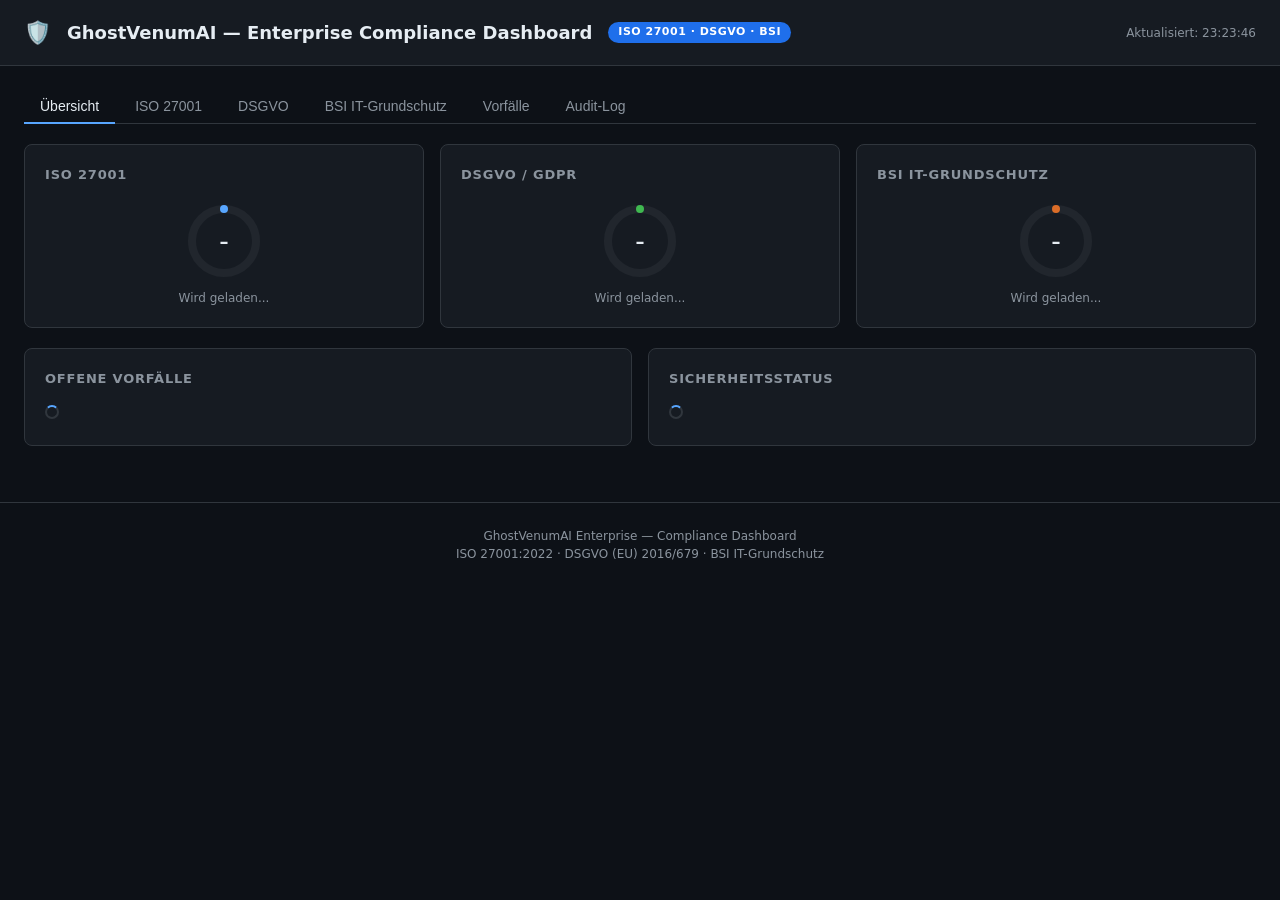
==== templates/compliance.html @ 4ab7e0fa "GhostVenumAI Final Edition — Enterprise Stack komplett Neue Module: RBAC + TOTP MFA, AES-256-GCM Key" ====
<!DOCTYPE html>
<html lang="de">
<head>
  <meta charset="UTF-8">
  <meta name="viewport" content="width=device-width, initial-scale=1.0">
  <meta http-equiv="X-UA-Compatible" content="IE=edge">
  <title>GhostVenumAI — Enterprise Compliance Dashboard</title>
  <style>
    :root {
      --bg:       #0d1117;
      --surface:  #161b22;
      --surface2: #21262d;
      --border:   #30363d;
      --text:     #e6edf3;
      --muted:    #8b949e;
      --green:    #3fb950;
      --yellow:   #d29922;
      --red:      #f85149;
      --blue:     #58a6ff;
      --orange:   #db6d28;
      --purple:   #bc8cff;
    }
    * { box-sizing: border-box; margin: 0; padding: 0; }
    body { background: var(--bg); color: var(--text); font-family: 'Segoe UI', system-ui, sans-serif; font-size: 14px; line-height: 1.5; }

    /* ── Header ── */
    .header { background: var(--surface); border-bottom: 1px solid var(--border); padding: 16px 24px; display: flex; align-items: center; gap: 16px; }
    .header h1 { font-size: 18px; font-weight: 600; }
    .header .badge { background: #1f6feb; color: #fff; padding: 2px 10px; border-radius: 999px; font-size: 11px; font-weight: 600; letter-spacing: .5px; }

    /* ── Layout ── */
    .container { max-width: 1400px; margin: 0 auto; padding: 24px; }
    .grid-3 { display: grid; grid-template-columns: repeat(3, 1fr); gap: 16px; }
    .grid-2 { display: grid; grid-template-columns: repeat(2, 1fr); gap: 16px; }
    @media (max-width: 900px) { .grid-3, .grid-2 { grid-template-columns: 1fr; } }

    /* ── Cards ── */
    .card { background: var(--surface); border: 1px solid var(--border); border-radius: 8px; padding: 20px; }
    .card h2 { font-size: 13px; font-weight: 600; color: var(--muted); text-transform: uppercase; letter-spacing: .8px; margin-bottom: 16px; }
    .card.alert-red    { border-left: 3px solid var(--red); }
    .card.alert-yellow { border-left: 3px solid var(--yellow); }
    .card.alert-green  { border-left: 3px solid var(--green); }

    /* ── Score-Widgets ── */
    .score-widget { text-align: center; }
    .score-ring { width: 80px; height: 80px; margin: 0 auto 8px; position: relative; }
    .score-ring svg { transform: rotate(-90deg); }
    .score-ring .score-text { position: absolute; top: 50%; left: 50%; transform: translate(-50%, -50%); font-size: 18px; font-weight: 700; }
    .score-label { font-size: 12px; color: var(--muted); }

    /* ── Checks ── */
    .check-item { display: flex; align-items: center; gap: 8px; padding: 6px 0; border-bottom: 1px solid var(--border); }
    .check-item:last-child { border-bottom: none; }
    .check-dot { width: 8px; height: 8px; border-radius: 50%; flex-shrink: 0; }
    .dot-green  { background: var(--green); }
    .dot-red    { background: var(--red); }
    .dot-yellow { background: var(--yellow); }
    .check-name { flex: 1; }
    .check-status { font-size: 11px; font-weight: 600; }
    .status-ok   { color: var(--green); }
    .status-fail { color: var(--red); }
    .status-warn { color: var(--yellow); }

    /* ── Tabellen ── */
    .table { width: 100%; border-collapse: collapse; margin-top: 8px; }
    .table th { text-align: left; font-size: 11px; color: var(--muted); text-transform: uppercase; letter-spacing: .6px; padding: 6px 8px; border-bottom: 1px solid var(--border); }
    .table td { padding: 8px; border-bottom: 1px solid var(--border); font-size: 13px; }
    .table tr:last-child td { border-bottom: none; }
    .table tr:hover td { background: var(--surface2); }

    /* ── Badges ── */
    .sev { display: inline-block; padding: 1px 8px; border-radius: 4px; font-size: 11px; font-weight: 600; }
    .sev-critical { background: #3d1e1e; color: var(--red); }
    .sev-high     { background: #2d1f0e; color: var(--orange); }
    .sev-medium   { background: #2d2408; color: var(--yellow); }
    .sev-low      { background: #1a2d1a; color: var(--green); }
    .sev-open     { background: #1a2233; color: var(--blue); }
    .sev-resolved { background: #1a2d1a; color: var(--green); }

    /* ── Audit-Log ── */
    .log-entry { font-family: 'Consolas', 'Courier New', monospace; font-size: 12px; padding: 4px 0; border-bottom: 1px solid rgba(48,54,61,.5); display: flex; gap: 12px; }
    .log-ts    { color: var(--muted); flex-shrink: 0; }
    .log-level { font-weight: 600; width: 60px; flex-shrink: 0; }
    .log-cat   { color: var(--blue); width: 90px; flex-shrink: 0; }
    .log-text  { color: var(--text); overflow: hidden; text-overflow: ellipsis; white-space: nowrap; }
    .level-AUDIT    { color: var(--purple); }
    .level-SECURITY { color: var(--red); }
    .level-CRITICAL { color: var(--red); }
    .level-WARN     { color: var(--yellow); }
    .level-INFO     { color: var(--green); }

    /* ── Buttons ── */
    .btn { padding: 6px 14px; border: 1px solid var(--border); border-radius: 6px; background: var(--surface2); color: var(--text); cursor: pointer; font-size: 13px; transition: background .15s; }
    .btn:hover { background: #2d333b; }
    .btn-danger { border-color: var(--red); color: var(--red); }
    .btn-danger:hover { background: #2d1a1a; }
    .btn-primary { background: #1f6feb; border-color: #1f6feb; color: #fff; }
    .btn-primary:hover { background: #388bfd; }

    /* ── Progress Bars ── */
    .progress { background: var(--surface2); border-radius: 4px; height: 8px; margin-top: 4px; overflow: hidden; }
    .progress-fill { height: 100%; border-radius: 4px; transition: width .5s ease; }

    /* ── Retention ── */
    .retention-item { display: flex; align-items: center; justify-content: space-between; padding: 8px 0; border-bottom: 1px solid var(--border); }
    .retention-item:last-child { border-bottom: none; }
    .ret-days { font-size: 12px; color: var(--muted); }

    /* ── Section Header ── */
    .section-header { display: flex; align-items: center; justify-content: space-between; margin-bottom: 16px; }
    .section-header h2 { font-size: 16px; font-weight: 600; }

    /* ── Alerts ── */
    .alert { padding: 12px 16px; border-radius: 6px; margin-bottom: 16px; display: flex; align-items: center; gap: 10px; }
    .alert-warning { background: #2d2408; border: 1px solid var(--yellow); color: var(--yellow); }
    .alert-error   { background: #2d1a1a; border: 1px solid var(--red); color: var(--red); }
    .alert-success { background: #1a2d1a; border: 1px solid var(--green); color: var(--green); }

    /* ── Tab Nav ── */
    .tab-nav { display: flex; gap: 4px; margin-bottom: 20px; border-bottom: 1px solid var(--border); }
    .tab-btn { padding: 8px 16px; background: none; border: none; color: var(--muted); cursor: pointer; font-size: 14px; border-bottom: 2px solid transparent; margin-bottom: -1px; }
    .tab-btn.active { color: var(--text); border-bottom-color: var(--blue); }
    .tab-content { display: none; }
    .tab-content.active { display: block; }

    /* ── Spinner ── */
    .spinner { display: inline-block; width: 14px; height: 14px; border: 2px solid var(--border); border-top-color: var(--blue); border-radius: 50%; animation: spin .7s linear infinite; }
    @keyframes spin { to { transform: rotate(360deg); } }

    /* ── ISO 27001 Controls ── */
    .control-item { padding: 10px 0; border-bottom: 1px solid var(--border); }
    .control-header { display: flex; align-items: center; gap: 10px; }
    .control-id { font-size: 11px; font-weight: 700; color: var(--blue); min-width: 60px; }
    .control-name { font-weight: 500; }
    .control-status { margin-left: auto; }
    .control-desc { font-size: 12px; color: var(--muted); margin-top: 4px; padding-left: 70px; }

    /* ── Footer ── */
    .footer { text-align: center; color: var(--muted); font-size: 12px; padding: 24px; border-top: 1px solid var(--border); margin-top: 32px; }
  </style>
</head>
<body>

<div class="header">
  <span style="font-size:22px">🛡️</span>
  <h1>GhostVenumAI — Enterprise Compliance Dashboard</h1>
  <span class="badge">ISO 27001 · DSGVO · BSI</span>
  <span id="last-updated" style="margin-left:auto;color:var(--muted);font-size:12px"></span>
</div>

<div class="container">

  <!-- ── Alerts ── -->
  <div id="alerts-container"></div>

  <!-- ── Tab Navigation ── -->
  <div class="tab-nav">
    <button class="tab-btn active" onclick="showTab('overview')">Übersicht</button>
    <button class="tab-btn" onclick="showTab('iso27001')">ISO 27001</button>
    <button class="tab-btn" onclick="showTab('dsgvo')">DSGVO</button>
    <button class="tab-btn" onclick="showTab('bsi')">BSI IT-Grundschutz</button>
    <button class="tab-btn" onclick="showTab('incidents')">Vorfälle</button>
    <button class="tab-btn" onclick="showTab('audit')">Audit-Log</button>
  </div>

  <!-- ════════════════════════════════ ÜBERSICHT ══════════════════════════════ -->
  <div id="tab-overview" class="tab-content active">
    <div class="grid-3" style="margin-bottom:20px">

      <!-- ISO Score -->
      <div class="card">
        <h2>ISO 27001</h2>
        <div class="score-widget">
          <div class="score-ring">
            <svg width="80" height="80" viewBox="0 0 80 80">
              <circle cx="40" cy="40" r="32" fill="none" stroke="var(--surface2)" stroke-width="8"/>
              <circle id="iso-ring" cx="40" cy="40" r="32" fill="none" stroke="var(--blue)" stroke-width="8"
                      stroke-dasharray="0 201" stroke-linecap="round"/>
            </svg>
            <div class="score-text" id="iso-score-pct">–</div>
          </div>
          <div class="score-label" id="iso-score-label">Wird geladen...</div>
        </div>
      </div>

      <!-- DSGVO Score -->
      <div class="card">
        <h2>DSGVO / GDPR</h2>
        <div class="score-widget">
          <div class="score-ring">
            <svg width="80" height="80" viewBox="0 0 80 80">
              <circle cx="40" cy="40" r="32" fill="none" stroke="var(--surface2)" stroke-width="8"/>
              <circle id="dsgvo-ring" cx="40" cy="40" r="32" fill="none" stroke="var(--green)" stroke-width="8"
                      stroke-dasharray="0 201" stroke-linecap="round"/>
            </svg>
            <div class="score-text" id="dsgvo-score-pct">–</div>
          </div>
          <div class="score-label" id="dsgvo-score-label">Wird geladen...</div>
        </div>
      </div>

      <!-- BSI Score -->
      <div class="card">
        <h2>BSI IT-Grundschutz</h2>
        <div class="score-widget">
          <div class="score-ring">
            <svg width="80" height="80" viewBox="0 0 80 80">
              <circle cx="40" cy="40" r="32" fill="none" stroke="var(--surface2)" stroke-width="8"/>
              <circle id="bsi-ring" cx="40" cy="40" r="32" fill="none" stroke="var(--orange)" stroke-width="8"
                      stroke-dasharray="0 201" stroke-linecap="round"/>
            </svg>
            <div class="score-text" id="bsi-score-pct">–</div>
          </div>
          <div class="score-label" id="bsi-score-label">Wird geladen...</div>
        </div>
      </div>
    </div>

    <div class="grid-2">
      <!-- Kritische Vorfälle -->
      <div class="card" id="incidents-card">
        <h2>Offene Vorfälle</h2>
        <div id="incidents-overview">
          <div class="spinner"></div>
        </div>
      </div>

      <!-- Vault & Schlüssel -->
      <div class="card">
        <h2>Sicherheitsstatus</h2>
        <div id="security-status">
          <div class="spinner"></div>
        </div>
      </div>
    </div>
  </div>

  <!-- ════════════════════════════════ ISO 27001 ═══════════════════════════════ -->
  <div id="tab-iso27001" class="tab-content">
    <div class="card">
      <div class="section-header">
        <h2>ISO 27001:2022 — Kontrollbereiche</h2>
        <button class="btn" onclick="loadISO()">&#8635; Aktualisieren</button>
      </div>
      <div id="iso-controls"><div class="spinner"></div></div>
    </div>
  </div>

  <!-- ══════════════════════════════════ DSGVO ════════════════════════════════ -->
  <div id="tab-dsgvo" class="tab-content">
    <div class="grid-2">
      <div class="card">
        <div class="section-header">
          <h2>DSGVO Compliance-Checks</h2>
        </div>
        <div id="dsgvo-checks"><div class="spinner"></div></div>
      </div>

      <div class="card">
        <h2>Aufbewahrungsfristen</h2>
        <div id="retention-info"><div class="spinner"></div></div>
      </div>
    </div>

    <div class="card" style="margin-top:16px">
      <h2>Aktionen (DSGVO-Rechte)</h2>
      <div style="display:flex;gap:12px;flex-wrap:wrap;margin-top:8px">
        <button class="btn" onclick="dsgvoExport()">📦 Daten exportieren (Art. 20)</button>
        <button class="btn" onclick="initVVT()">📋 VVT initialisieren (Art. 30)</button>
        <button class="btn" onclick="runRetention()">🗑️ Aufbewahrung anwenden</button>
        <button class="btn btn-danger" onclick="confirmDeleteAll()">⚠️ Alle Daten löschen (Art. 17)</button>
      </div>
      <div id="dsgvo-action-result" style="margin-top:12px;font-size:13px;color:var(--muted)"></div>
    </div>
  </div>

  <!-- ════════════════════════════ BSI IT-GRUNDSCHUTZ ════════════════════════ -->
  <div id="tab-bsi" class="tab-content">
    <div class="card">
      <div class="section-header">
        <h2>BSI IT-Grundschutz — Bausteine</h2>
        <a href="https://www.bsi.bund.de/IT-Grundschutz" target="_blank" rel="noopener"
           style="font-size:12px;color:var(--blue);text-decoration:none">BSI Webseite ↗</a>
      </div>
      <div id="bsi-controls"><div class="spinner"></div></div>
    </div>
  </div>

  <!-- ══════════════════════════════════ VORFÄLLE ═════════════════════════════ -->
  <div id="tab-incidents" class="tab-content">
    <div class="card">
      <div class="section-header">
        <h2>Sicherheitsvorfälle</h2>
        <div style="display:flex;gap:8px">
          <button class="btn" onclick="checkIntegrity()">🔍 Integrität prüfen</button>
          <button class="btn" onclick="loadIncidents()">&#8635; Aktualisieren</button>
        </div>
      </div>
      <div id="dsgvo-timers" style="margin-bottom:12px"></div>
      <table class="table">
        <thead><tr>
          <th>ID</th><th>Typ</th><th>Schwere</th><th>Titel</th>
          <th>Status</th><th>DSGVO</th><th>Erstellt</th>
        </tr></thead>
        <tbody id="incidents-table"></tbody>
      </table>
    </div>
  </div>

  <!-- ════════════════════════════════ AUDIT-LOG ══════════════════════════════ -->
  <div id="tab-audit" class="tab-content">
    <div class="card">
      <div class="section-header">
        <h2>Audit-Log <span id="audit-status" style="font-size:12px;color:var(--muted)"></span></h2>
        <div style="display:flex;gap:8px">
          <select id="audit-level-filter" class="btn" onchange="loadAuditLog()" style="background:var(--surface2)">
            <option value="">Alle Level</option>
            <option value="AUDIT">AUDIT</option>
            <option value="SECURITY">SECURITY</option>
            <option value="CRITICAL">CRITICAL</option>
            <option value="WARN">WARN</option>
            <option value="INFO">INFO</option>
          </select>
          <button class="btn" onclick="verifyAuditChain()">🔐 Kette prüfen</button>
          <button class="btn" onclick="exportAuditLog()">📥 Exportieren</button>
          <button class="btn" onclick="loadAuditLog()">&#8635; Aktualisieren</button>
        </div>
      </div>
      <div id="audit-entries" style="font-family:monospace;max-height:500px;overflow-y:auto"></div>
    </div>
  </div>

</div><!-- /container -->

<div class="footer">
  GhostVenumAI Enterprise — Compliance Dashboard<br>
  ISO 27001:2022 · DSGVO (EU) 2016/679 · BSI IT-Grundschutz
</div>

<script>
// ── Tab Navigation ──────────────────────────────────────────────────────────
function showTab(name) {
  document.querySelectorAll('.tab-content').forEach(t => t.classList.remove('active'));
  document.querySelectorAll('.tab-btn').forEach(b => b.classList.remove('active'));
  document.getElementById('tab-' + name)?.classList.add('active');
  event.target.classList.add('active');

  if (name === 'audit')    loadAuditLog();
  if (name === 'incidents') loadIncidents();
  if (name === 'iso27001') loadISO();
  if (name === 'dsgvo')    loadDSGVO();
  if (name === 'bsi')      loadBSI();
}

// ── SVG Ring Update ─────────────────────────────────────────────────────────
function setRing(id, pct, color) {
  const circumference = 2 * Math.PI * 32; // r=32
  const ring = document.getElementById(id);
  if (!ring) return;
  const dash = (pct / 100) * circumference;
  ring.style.strokeDasharray = `${dash} ${circumference}`;
  ring.style.stroke = color || (pct >= 80 ? 'var(--green)' : pct >= 50 ? 'var(--yellow)' : 'var(--red)');
}

// ── Overview ────────────────────────────────────────────────────────────────
async function loadOverview() {
  document.getElementById('last-updated').textContent =
    'Aktualisiert: ' + new Date().toLocaleTimeString('de-DE');

  // Compliance Status
  const r = await fetch('/api/compliance/status').catch(() => null);
  if (!r?.ok) return;
  const data = await r.json();

  // ISO Score
  const iso = data.iso27001 || {};
  const isoPct = iso.percentage || 0;
  document.getElementById('iso-score-pct').textContent = isoPct + '%';
  document.getElementById('iso-score-label').textContent = iso.score || '-';
  setRing('iso-ring', isoPct);

  // DSGVO Score
  const dsgvo = data.dsgvo || {};
  const dsgvoPct = dsgvo.percentage || 0;
  document.getElementById('dsgvo-score-pct').textContent = dsgvoPct + '%';
  document.getElementById('dsgvo-score-label').textContent = dsgvo.score || '-';
  setRing('dsgvo-ring', dsgvoPct);

  // BSI Score
  const bsi = data.bsi || {};
  const bsiPct = bsi.percentage || 0;
  document.getElementById('bsi-score-pct').textContent = bsiPct + '%';
  document.getElementById('bsi-score-label').textContent = bsi.score || '-';
  setRing('bsi-ring', bsiPct);

  // Incidents
  const inc = data.incidents || {};
  const incEl = document.getElementById('incidents-overview');
  incEl.innerHTML = `
    <div style="display:grid;grid-template-columns:1fr 1fr;gap:12px;text-align:center">
      <div><div style="font-size:28px;font-weight:700;color:var(--red)">${inc.critical||0}</div>
           <div style="color:var(--muted);font-size:12px">Kritisch</div></div>
      <div><div style="font-size:28px;font-weight:700;color:var(--yellow)">${inc.open||0}</div>
           <div style="color:var(--muted);font-size:12px">Offen</div></div>
      <div><div style="font-size:28px;font-weight:700;color:var(--orange)">${inc.dsgvo_pending||0}</div>
           <div style="color:var(--muted);font-size:12px">DSGVO-Frist</div></div>
      <div><div style="font-size:28px;font-weight:700;color:var(--green)">${inc.resolved||0}</div>
           <div style="color:var(--muted);font-size:12px">Behoben</div></div>
    </div>`;

  if ((inc.dsgvo_overdue||[]).length > 0) {
    showAlert('error', `⛔ DSGVO Art. 33: ${inc.dsgvo_overdue.length} Meldepflicht(en) überfällig!`);
  }

  // Security Status
  const vault = data.vault || {};
  const secEl = document.getElementById('security-status');
  secEl.innerHTML = buildChecks([
    { label: 'Verschlüsselter Key-Vault', ok: vault.vault_exists },
    { label: 'Vault geladen', ok: vault.cache_loaded },
    { label: 'Anthropic-Key konfiguriert', ok: vault.env_anthropic },
    { label: 'Audit-Log aktiv', ok: data.audit_active },
    { label: 'DSGVO-VVT vorhanden', ok: dsgvo.checks?.vvt_exists },
    { label: 'Aufbewahrung konfiguriert', ok: dsgvo.checks?.retention_configured },
  ]);
}

// ── ISO 27001 ────────────────────────────────────────────────────────────────
async function loadISO() {
  const r = await fetch('/api/compliance/iso27001').catch(() => null);
  if (!r?.ok) { document.getElementById('iso-controls').innerHTML = '<span style="color:var(--muted)">Fehler beim Laden</span>'; return; }
  const data = await r.json();

  let html = '';
  for (const [domain, controls] of Object.entries(data.controls || {})) {
    html += `<div style="margin-bottom:16px">
      <div style="font-size:12px;font-weight:600;color:var(--muted);text-transform:uppercase;
                  letter-spacing:.6px;padding:8px 0;border-bottom:2px solid var(--border)">
        ${domain}
      </div>`;
    for (const ctrl of controls) {
      const ok    = ctrl.implemented;
      const color = ok ? 'var(--green)' : ctrl.partial ? 'var(--yellow)' : 'var(--red)';
      const label = ok ? 'Implementiert' : ctrl.partial ? 'Teilweise' : 'Ausstehend';
      html += `
      <div class="control-item">
        <div class="control-header">
          <span class="control-id">${ctrl.id}</span>
          <span class="control-name">${ctrl.name}</span>
          <span class="control-status" style="font-size:11px;font-weight:600;color:${color}">${label}</span>
        </div>
        <div class="control-desc">${ctrl.description}</div>
      </div>`;
    }
    html += '</div>';
  }
  document.getElementById('iso-controls').innerHTML = html || '<span style="color:var(--muted)">Keine Daten</span>';
}

// ── DSGVO ────────────────────────────────────────────────────────────────────
async function loadDSGVO() {
  const r = await fetch('/api/compliance/dsgvo').catch(() => null);
  if (!r?.ok) return;
  const data = await r.json();

  // Checks
  const checks = data.checks || {};
  const checksHTML = buildChecks([
    { label: 'VVT (Art. 30) vorhanden',     ok: checks.vvt_exists },
    { label: 'Aufbewahrungsfristen gesetzt', ok: checks.retention_configured },
    { label: 'Verschlüsselter Key-Vault',   ok: checks.vault_enabled },
    { label: 'Audit-Logging aktiv',          ok: checks.audit_logging },
    { label: 'Einwilligungstracking',        ok: checks.consent_tracking },
    { label: 'DSFA abgeschlossen',           ok: checks.dsfa_completed },
  ]);
  document.getElementById('dsgvo-checks').innerHTML = checksHTML;

  // Aufbewahrungsfristen
  const retention = data.retention || {};
  let retHTML = '';
  for (const [type, days] of Object.entries(retention)) {
    const label = {
      scan_history: 'Scan-Verlauf', pdf_reports: 'PDF-Reports',
      auth_logs: 'Auth-Logs', audit_log: 'Audit-Log',
      incident_reports: 'Vorfallsberichte', gpt_analyses: 'KI-Analysen',
    }[type] || type;
    const pct = Math.min(100, (days / 730) * 100);
    const color = days <= 30 ? 'var(--green)' : days <= 90 ? 'var(--blue)' : days <= 365 ? 'var(--yellow)' : 'var(--orange)';
    retHTML += `
      <div class="retention-item">
        <span>${label}</span>
        <span class="ret-days">${days} Tage</span>
      </div>`;
  }
  document.getElementById('retention-info').innerHTML = retHTML ||
    '<span style="color:var(--muted)">Standard-Fristen aktiv</span>';
}

// ── BSI ───────────────────────────────────────────────────────────────────────
async function loadBSI() {
  const r = await fetch('/api/compliance/bsi').catch(() => null);
  if (!r?.ok) return;
  const data = await r.json();

  let html = '';
  for (const baustein of (data.bausteine || [])) {
    const ok    = baustein.implemented;
    const color = ok ? 'var(--green)' : 'var(--yellow)';
    const icon  = ok ? '✓' : '○';
    html += `
      <div class="control-item">
        <div class="control-header">
          <span class="control-id" style="color:var(--orange)">${baustein.id}</span>
          <span class="control-name">${baustein.name}</span>
          <span style="font-size:11px;font-weight:600;color:${color}">${icon} ${baustein.status}</span>
        </div>
        <div class="control-desc">${baustein.description}</div>
      </div>`;
  }
  document.getElementById('bsi-controls').innerHTML = html || '<span style="color:var(--muted)">Keine Daten</span>';
}

// ── Vorfälle ─────────────────────────────────────────────────────────────────
async function loadIncidents() {
  const r = await fetch('/api/compliance/incidents').catch(() => null);
  if (!r?.ok) return;
  const data = await r.json();

  // DSGVO Timer
  const timersEl = document.getElementById('dsgvo-timers');
  const overdue  = data.summary?.dsgvo_overdue || [];
  if (overdue.length > 0) {
    timersEl.innerHTML = overdue.map(i =>
      `<div class="alert alert-error">⛔ DSGVO Art.33 ÜBERFÄLLIG: ${i.id} — ${i.title} (${i.hours_overdue}h)</div>`
    ).join('');
  } else {
    timersEl.innerHTML = '';
  }

  const tbody = document.getElementById('incidents-table');
  tbody.innerHTML = (data.incidents || []).map(inc => {
    const dsgvoMark = inc.dsgvo_art33
      ? `<span class="sev sev-high">Art.33${inc.dsgvo_notified ? ' ✓' : ' ⚠️'}</span>`
      : '–';
    return `<tr>
      <td style="font-family:monospace;font-size:12px">${inc.id}</td>
      <td>${inc.type}</td>
      <td><span class="sev sev-${inc.severity}">${inc.severity}</span></td>
      <td>${inc.title}</td>
      <td><span class="sev sev-${inc.status}">${inc.status}</span></td>
      <td>${dsgvoMark}</td>
      <td style="color:var(--muted);font-size:12px">${inc.created_at?.substring(0,16)}</td>
    </tr>`;
  }).join('') || '<tr><td colspan="7" style="color:var(--muted);text-align:center;padding:20px">Keine Vorfälle</td></tr>';
}

// ── Audit-Log ─────────────────────────────────────────────────────────────────
async function loadAuditLog() {
  const level  = document.getElementById('audit-level-filter').value;
  const params = level ? `?level=${level}` : '';
  const r      = await fetch('/api/compliance/audit' + params).catch(() => null);
  if (!r?.ok) return;
  const data   = await r.json();

  document.getElementById('audit-status').textContent =
    `(${data.entries?.length || 0} Einträge)`;

  const el = document.getElementById('audit-entries');
  el.innerHTML = (data.entries || []).reverse().map(e => `
    <div class="log-entry">
      <span class="log-ts">${e.timestamp?.substring(11,19)||''}</span>
      <span class="log-level level-${e.level}">${e.level}</span>
      <span class="log-cat">${e.category}</span>
      <span class="log-text">${e.action} — ${e.result||''} ${e.user ? '['+ e.user +']' : ''}</span>
    </div>`).join('') || '<div style="color:var(--muted);padding:16px">Keine Einträge</div>';
}

async function verifyAuditChain() {
  const r = await fetch('/api/compliance/audit/verify').catch(() => null);
  if (!r?.ok) return;
  const data = await r.json();
  if (data.valid) {
    showAlert('success', `✅ Audit-Kette verifiziert — ${data.entries} Einträge integer`);
  } else {
    showAlert('error', `⛔ Audit-Kette KOMPROMITTIERT — ${data.errors?.length} Fehler!`);
  }
}

async function exportAuditLog() {
  const r = await fetch('/api/compliance/audit/export', {method:'POST'}).catch(() => null);
  if (!r?.ok) return;
  const data = await r.json();
  showAlert('success', `📥 ${data.count} Einträge exportiert: ${data.path}`);
}

// ── DSGVO Aktionen ─────────────────────────────────────────────────────────────
async function dsgvoExport() {
  const r = await fetch('/api/compliance/dsgvo/export', {method:'POST'}).catch(() => null);
  if (r?.ok) {
    const d = await r.json();
    document.getElementById('dsgvo-action-result').textContent =
      `✅ Export: ${d.scan_count} Scans, ${d.report_count} Reports → ${d.output_path}`;
  }
}

async function initVVT() {
  const r = await fetch('/api/compliance/dsgvo/init-vvt', {method:'POST'}).catch(() => null);
  if (r?.ok) {
    document.getElementById('dsgvo-action-result').textContent =
      '✅ VVT initialisiert. Bitte Verantwortlichen-Daten eintragen.';
    loadDSGVO();
  }
}

async function runRetention() {
  if (!confirm('Aufbewahrungsrichtlinie ausführen und abgelaufene Dateien löschen?')) return;
  const r = await fetch('/api/compliance/dsgvo/retention', {method:'POST'}).catch(() => null);
  if (r?.ok) {
    const d = await r.json();
    document.getElementById('dsgvo-action-result').textContent =
      `✅ Gelöscht: ${d.deleted} Dateien, Behalten: ${d.kept}`;
  }
}

async function confirmDeleteAll() {
  const code = prompt('DSGVO Art. 17 — Alle Scan-Daten löschen?\nBestätigen mit "LOESCHEN":');
  if (code !== 'LOESCHEN') return;
  const r = await fetch('/api/compliance/dsgvo/delete-all', {method:'POST'}).catch(() => null);
  if (r?.ok) {
    const d = await r.json();
    showAlert('success', `✅ ${d.deleted_count} Dateien gelöscht (DSGVO Art. 17)`);
  }
}

async function checkIntegrity() {
  const r = await fetch('/api/compliance/incidents/check-integrity', {method:'POST'}).catch(() => null);
  if (r?.ok) {
    const d = await r.json();
    if (d.incident_id) {
      showAlert('error', `⚠️ Manipulationsvorfall erstellt: ${d.incident_id}`);
    } else {
      showAlert('success', '✅ Audit-Log-Integrität OK');
    }
    loadIncidents();
  }
}

// ── Hilfs-Render ─────────────────────────────────────────────────────────────
function buildChecks(items) {
  return items.map(({label, ok, warn}) => {
    const cls    = ok ? 'dot-green' : warn ? 'dot-yellow' : 'dot-red';
    const status = ok ? 'OK' : warn ? 'Teilweise' : 'Fehlt';
    const scls   = ok ? 'status-ok' : warn ? 'status-warn' : 'status-fail';
    return `<div class="check-item">
      <div class="check-dot ${cls}"></div>
      <span class="check-name">${label}</span>
      <span class="check-status ${scls}">${status}</span>
    </div>`;
  }).join('');
}

function showAlert(type, message) {
  const container = document.getElementById('alerts-container');
  const el        = document.createElement('div');
  el.className    = `alert alert-${type}`;
  el.innerHTML    = message;
  container.prepend(el);
  setTimeout(() => el.remove(), 8000);
}

// ── Init ──────────────────────────────────────────────────────────────────────
loadOverview();
setInterval(loadOverview, 30000);
</script>
</body>
</html>
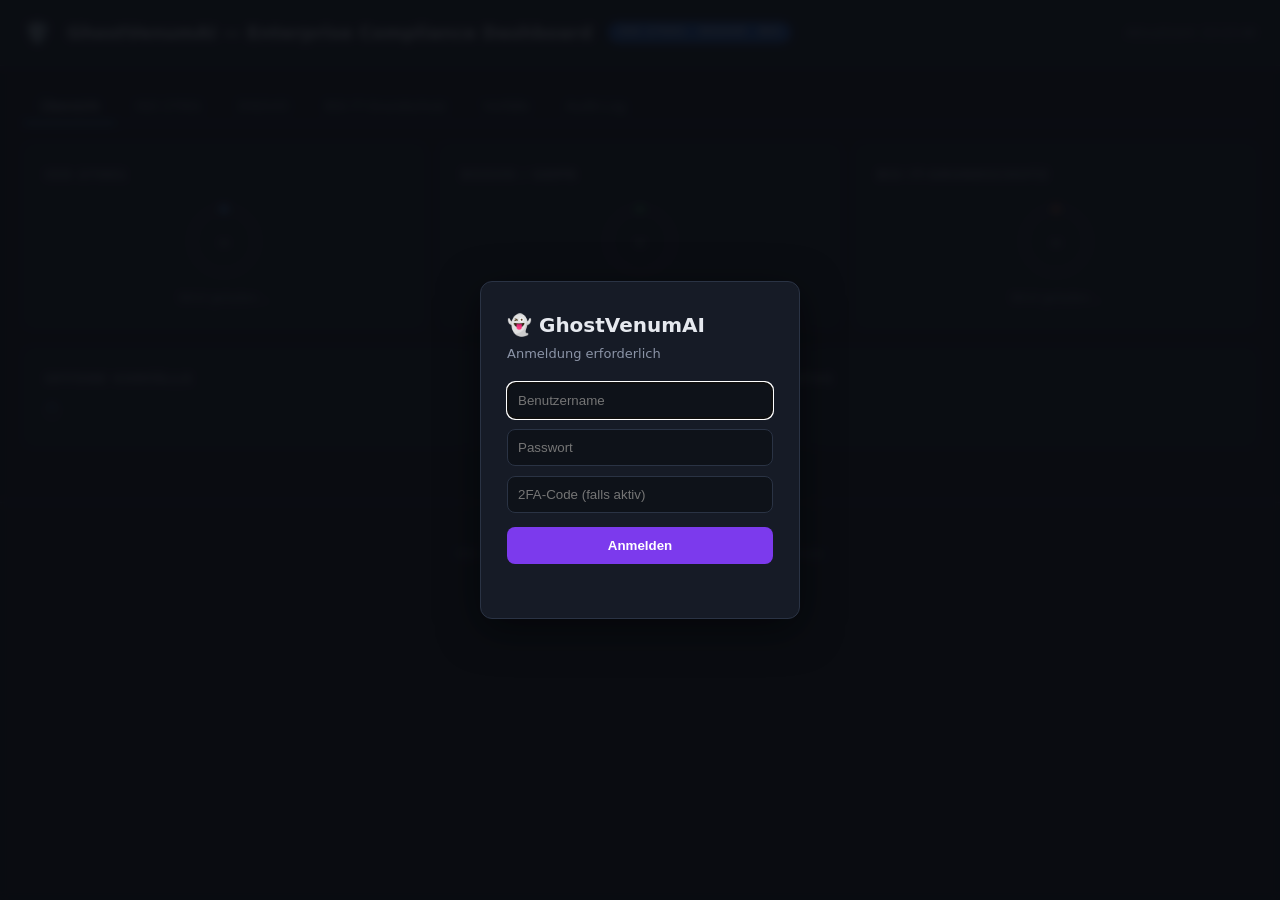
==== commit feb63c46: "security: RBAC-Enforcement an die Web-API anschließen Das vorhandene RBAC-System (modules/rbac.py: S" ====
--- a/templates/compliance.html
+++ b/templates/compliance.html
@@ -138,6 +138,7 @@
     /* ── Footer ── */
     .footer { text-align: center; color: var(--muted); font-size: 12px; padding: 24px; border-top: 1px solid var(--border); margin-top: 32px; }
   </style>
+  <script src="/static/js/auth.js"></script>
 </head>
 <body>
 
